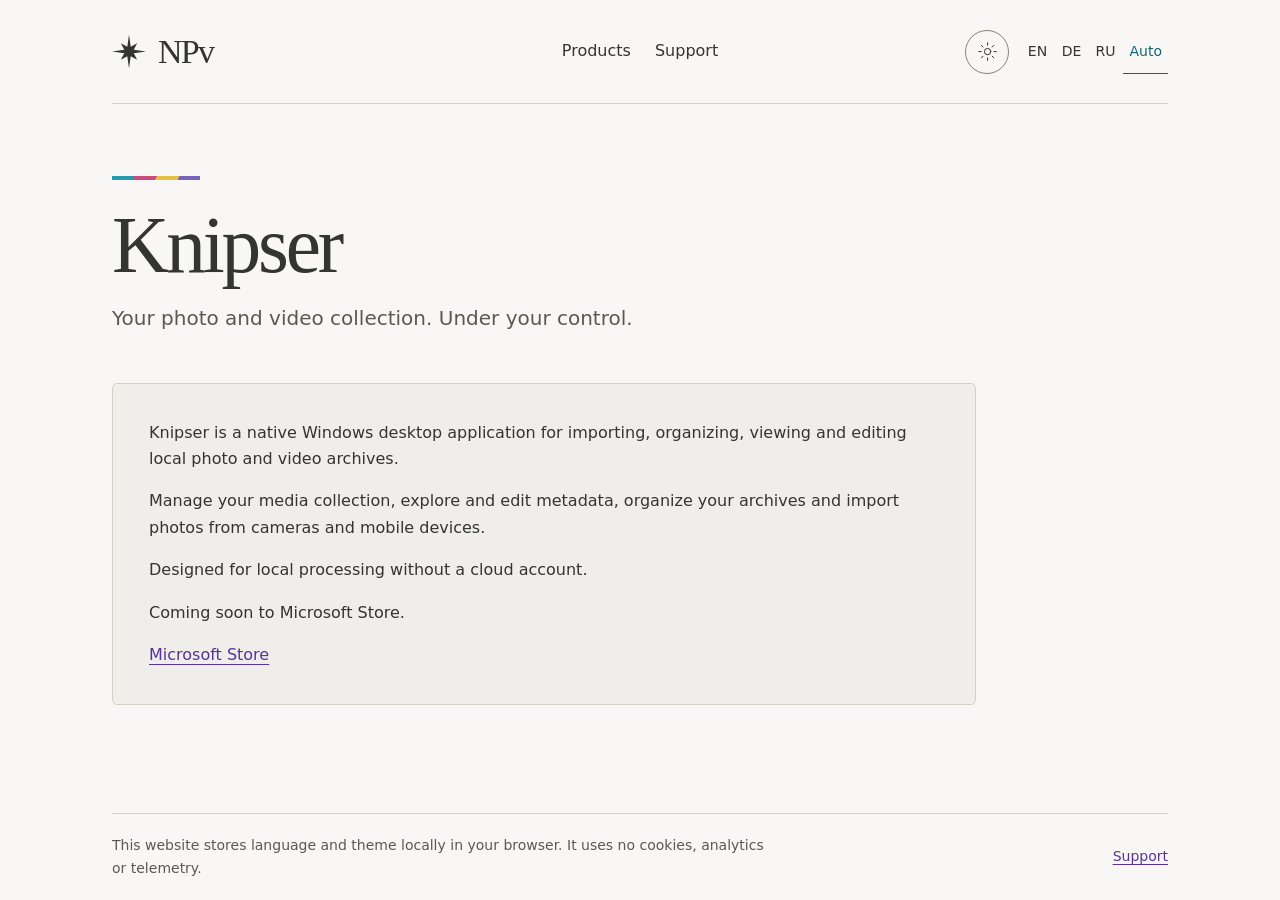
==== products/knipser/index.html @ 448912d4 "..." ====
<!doctype html>
<html lang="en">
<head>
  <meta charset="utf-8">
  <meta name="viewport" content="width=device-width, initial-scale=1">
  <meta name="description" content="Knipser is a native Windows desktop application for organizing local photo and video archives.">
  <title>Knipser · NPv</title>
  <link rel="stylesheet" href="../../styles.css">
  <script src="../../site.js" defer></script>
</head>
<body>
  <a class="skip" href="#content" data-label="skip">Skip to content</a>
  <div class="shell">
    <header class="site-header">
      <a class="brand" href="../../index.html">NPv</a>
      <nav class="site-nav" aria-label="Main navigation" data-aria-label="mainNav">
        <a href="../../index.html#products" data-label="products">Products</a>
        <a href="../../support.html" data-label="support">Support</a>
      </nav>
      <div class="controls">
        <button class="theme-toggle" type="button" aria-label="Theme: System">
          <svg aria-hidden="true" viewBox="0 0 24 24">
            <circle cx="12" cy="12" r="4" />
            <path d="M12 1v3m0 16v3M1 12h3m16 0h3M4.2 4.2l2.1 2.1m11.4 11.4 2.1 2.1M4.2 19.8l2.1-2.1M17.7 6.3l2.1-2.1" />
          </svg>
        </button>
        <div class="language-switch" role="group" aria-label="Language" data-aria-label="language">
          <button type="button" data-locale="en" aria-label="English" lang="en" aria-pressed="false">EN</button>
          <button type="button" data-locale="de" aria-label="Deutsch" lang="de" aria-pressed="false">DE</button>
          <button type="button" data-locale="ru" aria-label="Русский" lang="ru" aria-pressed="false">RU</button>
          <button type="button" data-locale="system" data-label="auto" data-aria-label="systemLanguage" aria-label="System language" aria-pressed="true">Auto</button>
        </div>
      </div>
    </header>
    <main id="content" tabindex="-1">
      <article lang="en" data-language="en">
        <div class="hero">
          <h1>Knipser</h1>
          <p class="intro">Your photo and video collection. Under your control.</p>
        </div>
        <section class="card">
          <p>Knipser is a native Windows desktop application for importing, organizing, viewing and editing local photo and video archives.</p>
          <p>Manage your media collection, explore and edit metadata, organize your archives and import photos from cameras and mobile devices.</p>
          <p>Designed for local processing without a cloud account.</p>
          <p>Coming soon to Microsoft Store.</p>
          <a href="https://apps.microsoft.com/detail/9NK6G59KMMQ6">Microsoft Store</a>
        </section>
      </article>
      <article lang="de" data-language="de" hidden>
        <div class="hero">
          <h1>Knipser</h1>
          <p class="intro">Ihre Foto- und Videosammlung. Unter Ihrer Kontrolle.</p>
        </div>
        <section class="card">
          <p>Knipser ist eine native Desktop-Anwendung für Windows zum Importieren, Organisieren, Ansehen und Bearbeiten lokaler Foto- und Videoarchive.</p>
          <p>Verwalten Sie Ihre Mediensammlung, erkunden und bearbeiten Sie Metadaten, organisieren Sie Ihre Archive und importieren Sie Fotos von Kameras und Mobilgeräten.</p>
          <p>Für die lokale Verarbeitung ohne Cloud-Konto konzipiert.</p>
          <p>Demnächst im Microsoft Store.</p>
          <a href="https://apps.microsoft.com/detail/9NK6G59KMMQ6">Microsoft Store</a>
        </section>
      </article>
      <article lang="ru" data-language="ru" hidden>
        <div class="hero">
          <h1>Knipser</h1>
          <p class="intro">Ваша коллекция фото и видео. Под вашим контролем.</p>
        </div>
        <section class="card">
          <p>Knipser — нативное настольное приложение для Windows для импорта, организации, просмотра и редактирования локальных архивов фото и видео.</p>
          <p>Управляйте медиаколлекцией, просматривайте и редактируйте метаданные, организуйте архивы и импортируйте фотографии с камер и мобильных устройств.</p>
          <p>Приложение рассчитано на локальную обработку без облачной учётной записи.</p>
          <p>Скоро в Microsoft Store.</p>
          <a href="https://apps.microsoft.com/detail/9NK6G59KMMQ6">Microsoft Store</a>
        </section>
      </article>
    </main>
    <footer>
      <p data-label="local">This website stores language and theme locally in your browser. It uses no cookies, analytics or telemetry.</p>
      <a href="../../support.html" data-label="support">Support</a>
    </footer>
  </div>
</body>
</html>
---- styles.css ----
:root {
  color-scheme: light;
  --bg: light-dark(#f8f7f5, #111313);
  --card: light-dark(#efeeeb, #1c1e1e);
  --text: light-dark(#333530, #deddd7);
  --muted: light-dark(#595a52, #bdbbb2);
  --line: light-dark(#d7d2c9, #423e39);
  --control-line: light-dark(#888378, #918b80);
  --accent: light-dark(#583399, #c9b4ff);
  --accent-hover: light-dark(#462375, #dccdff);
  --on-accent: light-dark(#fffdfa, #261843);
  --teal: light-dark(#126772, #7adbe4);
  --wash: light-dark(#f2edfa, #241e34);
  --wash-teal: light-dark(#cfecef, #173e46);
  --wash-pink: light-dark(#f2d9eb, #3b2747);
  --grid: light-dark(#58339928, #c9b4ff30);
  --print-colors: linear-gradient(110deg, #2699ae 0 25%, #c94d7c 25% 50%, #e4bf43 50% 75%, #7664b9 75%);
  --serif: Georgia, serif;
  font: 100%/1.65 system-ui, sans-serif;
}

@media (prefers-color-scheme: dark) {
  :root:not([data-theme="light"]) {
    color-scheme: dark;
  }
}

:root[data-theme="dark"] {
  color-scheme: dark;
}

* { box-sizing: border-box; }
[hidden] { display: none !important; }

body {
  margin: 0;
  background: var(--bg);
  color: var(--text);
}

.shell {
  width: min(72rem, 100%);
  min-height: 100vh;
  margin-inline: auto;
  padding-inline: clamp(1rem, 5vw, 3rem);
  display: flex;
  flex-direction: column;
}

.site-nav, .product-nav, .controls, footer {
  display: flex;
  align-items: center;
  flex-wrap: wrap;
}

.site-header {
  display: grid;
  grid-template-columns: minmax(0, 1fr) auto minmax(0, 1fr);
  align-items: center;
  min-height: 6.5rem;
  gap: 0.5rem 1.5rem;
  padding-block: 0.75rem;
  border-bottom: 1px solid var(--line);
}

.site-nav, .product-nav { gap: 0.25rem 1.5rem; }
.product-nav { margin-block: 1.25rem 0; }
.site-nav a, .product-nav a { padding-block: 0.5rem; }

a {
  color: var(--accent);
  overflow-wrap: anywhere;
  text-underline-offset: 0.24em;
}

a:hover { text-decoration-thickness: 2px; }
.site-nav a, .product-nav a:not([aria-current]) {
  color: var(--text);
  text-decoration: none;
}

.site-nav a:hover, .site-nav a[aria-current], .product-nav a:hover { text-decoration: underline; }
a[aria-current="page"] { font-weight: 700; }

.brand {
  display: inline-flex;
  align-items: center;
  justify-self: start;
  gap: 0.75rem;
  color: var(--text);
  font: clamp(1.5rem, 3.15vw, 2.125rem)/1.1 var(--serif);
  letter-spacing: -0.05em;
  text-decoration: none;
}

.brand::before {
  content: "";
  width: clamp(1.35rem, 2.9vw, 2.125rem);
  aspect-ratio: 1;
  flex: none;
  background: light-dark(#333530, #fff);
  clip-path: polygon(50% 0, 55% 36%, 74% 26%, 64% 45%, 100% 50%, 64% 55%, 74% 74%, 55% 64%, 50% 100%, 45% 64%, 26% 74%, 36% 55%, 0 50%, 36% 45%, 26% 26%, 45% 36%);
}

.controls {
  justify-self: end;
  gap: 0.25rem 0.75rem;
}

.controls button {
  color: var(--text);
  background: transparent;
  cursor: pointer;
}

.theme-toggle {
  display: grid;
  place-items: center;
  width: 2.75rem;
  height: 2.75rem;
  padding: 0;
  border: 1px solid var(--control-line);
  border-radius: 50%;
}

.theme-toggle:hover { background: var(--card); }
.theme-toggle svg {
  width: 1.2rem;
  height: 1.2rem;
  fill: none;
  stroke: currentColor;
  stroke-width: 1.25;
  stroke-linecap: round;
}

.language-switch { display: flex; gap: 0.125rem; }
.language-switch button {
  min-width: 2rem;
  min-height: 2.75rem;
  padding: 0.375rem;
  border: 0;
  border-bottom: 1px solid transparent;
  font: 500 0.875rem/1 system-ui, sans-serif;
}

.language-switch button:hover, .language-switch button[aria-pressed="true"] {
  border-bottom-color: currentColor;
}

.language-switch button[aria-pressed="true"] {
  color: var(--teal);
}

main { flex: 1; }
.hero { padding-block: clamp(2rem, 6vw, 4.5rem) clamp(1.5rem, 5vw, 3rem); }
.hero::before {
  content: "";
  display: block;
  width: 5.5rem;
  height: 0.25rem;
  background: var(--print-colors);
  margin-bottom: 1.25rem;
}

h1, h2 { line-height: 1.14; margin: 0 0 0.7rem; overflow-wrap: anywhere; }
h1, .product-name { font-family: var(--serif); }
h1 { font-size: clamp(2.5rem, 6.2vw, 5.1rem); font-weight: 400; letter-spacing: -0.04em; }
h2 { font-size: 1.25rem; }
.product-name { font-size: clamp(1.75rem, 4vw, 2.75rem); font-weight: 400; }
p { margin: 0 0 1rem; }
p:last-child { margin-bottom: 0; }
.intro { max-width: 54ch; color: var(--muted); font-size: clamp(1.0625rem, 2.4vw, 1.25rem); }

#products { scroll-margin-top: 1rem; margin-top: clamp(1.5rem, 4vw, 3rem); }
#products-heading { font-size: clamp(2rem, 4vw, 3rem); margin-bottom: 1rem; }
.card, .product-card {
  border: 1px solid var(--line);
  border-radius: 0.3125rem;
  background: var(--card);
}

.product-card-illustrated { display: grid; grid-template-columns: 1.35fr 1fr; overflow: hidden; }
.product-card + .product-card { margin-top: 1rem; }
.product-summary, .card { padding: clamp(1.1rem, 4vw, 2.25rem); }
.product-summary > p:not(.category) { max-width: 46ch; color: var(--muted); }
.category { color: var(--accent); font-size: 0.875rem; font-weight: 650; margin-bottom: 0.5rem; }

.button {
  display: inline-block;
  max-width: 100%;
  padding: 0.65rem 0.95rem;
  border-radius: 0.3125rem;
  background: var(--accent);
  color: var(--on-accent);
  text-decoration: none;
  font-weight: 650;
}

.button:hover { background: var(--accent-hover); }
.policy-link { display: block; width: fit-content; margin-top: 0.75rem; }

.route-diagram {
  position: relative;
  min-height: 11rem;
  background:
    radial-gradient(circle, var(--grid) 1.25px, transparent 1.5px) center / 1rem 1rem,
    radial-gradient(ellipse at top right, var(--wash-pink), transparent 68%),
    radial-gradient(ellipse at bottom left, var(--wash-teal), transparent 72%),
    var(--wash);
  border-inline-start: 1px solid var(--line);
}

.route-diagram > div { position: absolute; }
.route-trunk, .route-branch { color: var(--accent); }
.route-trunk { top: 50%; left: 16%; width: 21%; border-top: 2px solid; }
.route-branch { top: 30%; left: 37%; width: 24%; height: 20%; border: 2px solid; border-width: 2px 0 0 2px; border-radius: 0.85rem 0 0; }
.route-direct { top: 50%; color: var(--teal); border-width: 0 0 2px 2px; border-radius: 0 0 0 0.85rem; border-style: dashed; }
.route-origin { top: 50%; left: 16%; width: 1rem; height: 1rem; translate: -50% -50%; border-radius: 50%; background: var(--accent); }
.route-node { left: 60%; translate: 0 -50%; padding: 0.28rem 0.5rem; border-radius: 0.3rem; font: 650 0.8rem/1.4 ui-monospace, monospace; letter-spacing: 0.06em; }
.route-proxy { top: 30%; background: var(--accent); color: var(--on-accent); }
.route-destination { top: 70%; border: 1px solid var(--teal); background: var(--card); color: var(--teal); }

article, .contact { max-width: 54rem; }
article .card + .card { margin-top: 1rem; }
.policy { margin-top: 1.25rem; overflow-wrap: anywhere; }
.policy h1 { font-size: clamp(2rem, 4.5vw, 3.6rem); }
.policy h2 { margin-top: 1.6rem; }
ul { padding-inline-start: 1.4rem; margin-block: 0; }
li + li { margin-top: 0.45rem; }

footer {
  justify-content: space-between;
  gap: 0.5rem 1.5rem;
  margin-top: clamp(2.5rem, 7vw, 5rem);
  padding-block: 1.25rem;
  border-top: 1px solid var(--line);
  color: var(--muted);
  font-size: 0.875rem;
}

footer p { margin: 0; max-width: 75ch; }
:focus-visible { outline: 3px solid var(--accent); outline-offset: 3px; }
.skip { position: absolute; top: 0.5rem; left: 1rem; transform: translateY(-150%); padding: 0.5rem; background: var(--card); z-index: 2; }
.skip:focus { transform: none; }

@media (max-width: 55rem) {
  .site-header { grid-template-columns: minmax(0, 1fr) auto; min-height: auto; }
  .brand { grid-column: 1 / -1; }
}

@media (max-width: 45rem) {
  .product-card-illustrated { grid-template-columns: 1fr; }
  .route-diagram { border-inline-start: 0; border-top: 1px solid var(--line); }
}

@media (max-width: 32rem) {
  .site-header { grid-template-columns: minmax(0, 1fr); }
  .controls { justify-self: start; }
}

@media (forced-colors: active) {
  .brand::before { forced-color-adjust: none; background: CanvasText; }
  .button { border: 1px solid LinkText; }
}
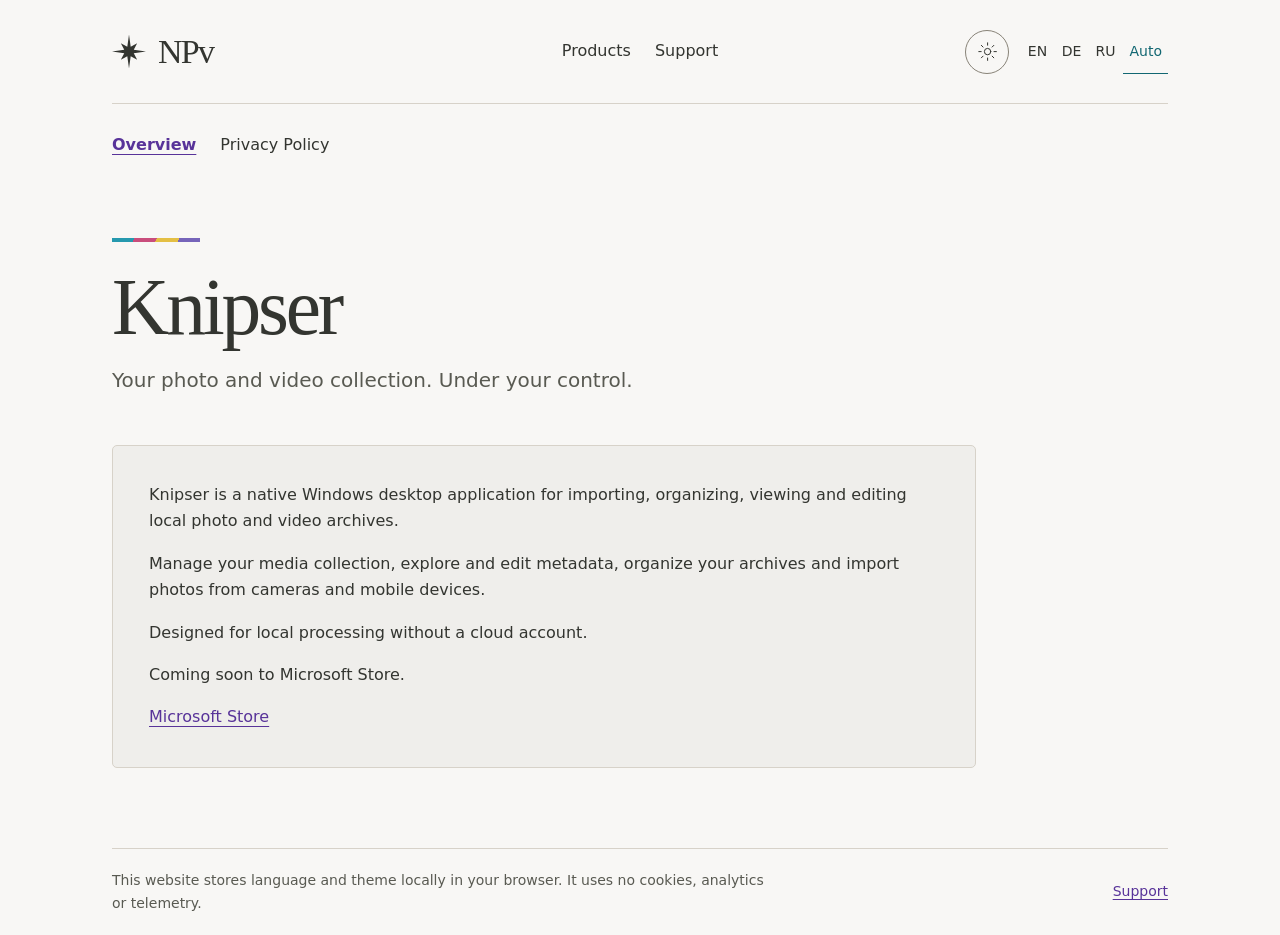
==== commit 7db16477: "..." ====
--- a/products/knipser/index.html
+++ b/products/knipser/index.html
@@ -33,6 +33,10 @@
       </div>
     </header>
     <main id="content" tabindex="-1">
+      <nav class="product-nav" aria-label="Product navigation" data-aria-label="productNav">
+        <a href="index.html" data-label="overview" aria-current="page">Overview</a>
+        <a href="privacy.html" data-label="privacy">Privacy Policy</a>
+      </nav>
       <article lang="en" data-language="en">
         <div class="hero">
           <h1>Knipser</h1>
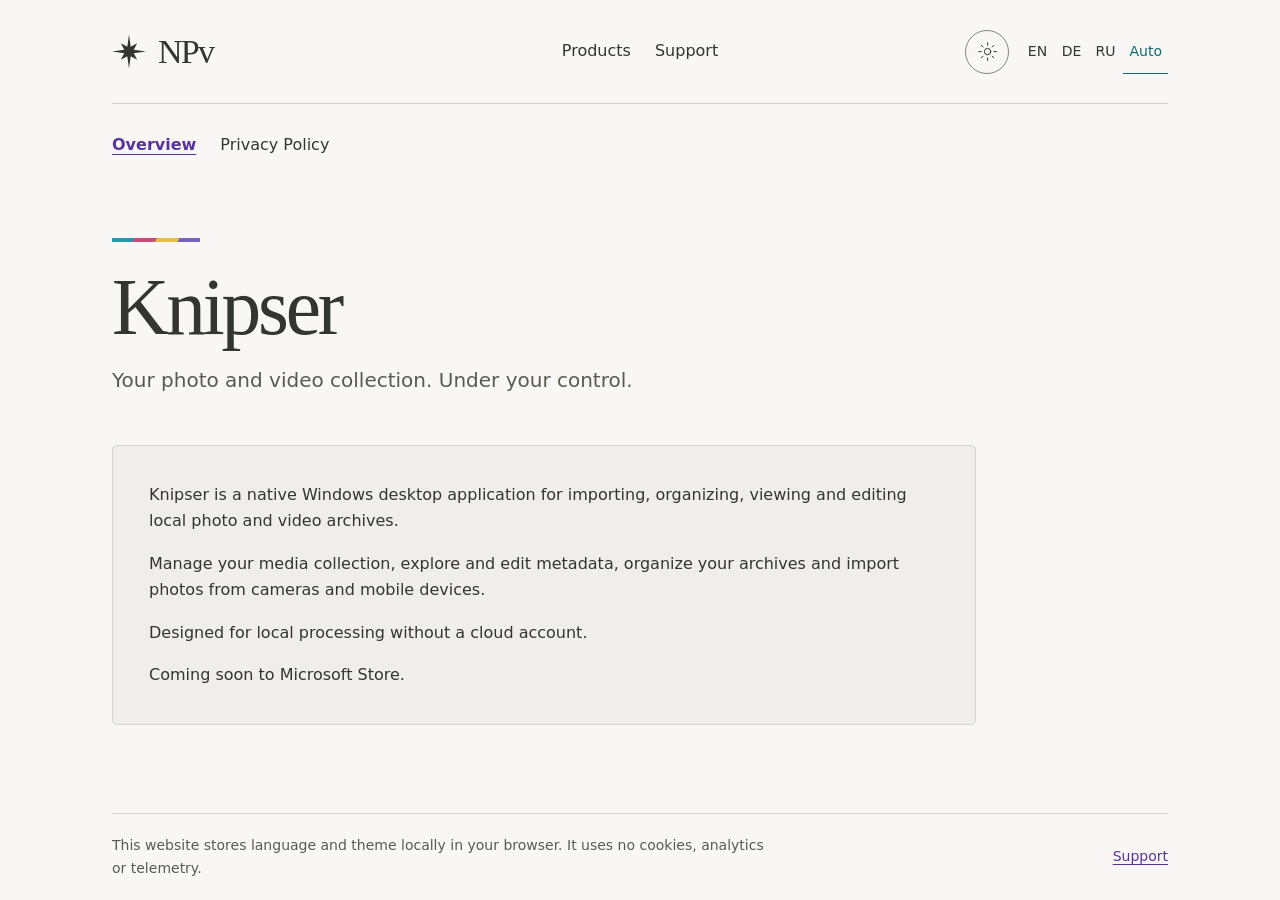
==== commit 074b37d5: "..." ====
--- a/products/knipser/index.html
+++ b/products/knipser/index.html
@@ -47,7 +47,6 @@
           <p>Manage your media collection, explore and edit metadata, organize your archives and import photos from cameras and mobile devices.</p>
           <p>Designed for local processing without a cloud account.</p>
           <p>Coming soon to Microsoft Store.</p>
-          <a href="https://apps.microsoft.com/detail/9NK6G59KMMQ6">Microsoft Store</a>
         </section>
       </article>
       <article lang="de" data-language="de" hidden>
@@ -60,7 +59,6 @@
           <p>Verwalten Sie Ihre Mediensammlung, erkunden und bearbeiten Sie Metadaten, organisieren Sie Ihre Archive und importieren Sie Fotos von Kameras und Mobilgeräten.</p>
           <p>Für die lokale Verarbeitung ohne Cloud-Konto konzipiert.</p>
           <p>Demnächst im Microsoft Store.</p>
-          <a href="https://apps.microsoft.com/detail/9NK6G59KMMQ6">Microsoft Store</a>
         </section>
       </article>
       <article lang="ru" data-language="ru" hidden>
@@ -73,7 +71,6 @@
           <p>Управляйте медиаколлекцией, просматривайте и редактируйте метаданные, организуйте архивы и импортируйте фотографии с камер и мобильных устройств.</p>
           <p>Приложение рассчитано на локальную обработку без облачной учётной записи.</p>
           <p>Скоро в Microsoft Store.</p>
-          <a href="https://apps.microsoft.com/detail/9NK6G59KMMQ6">Microsoft Store</a>
         </section>
       </article>
     </main>
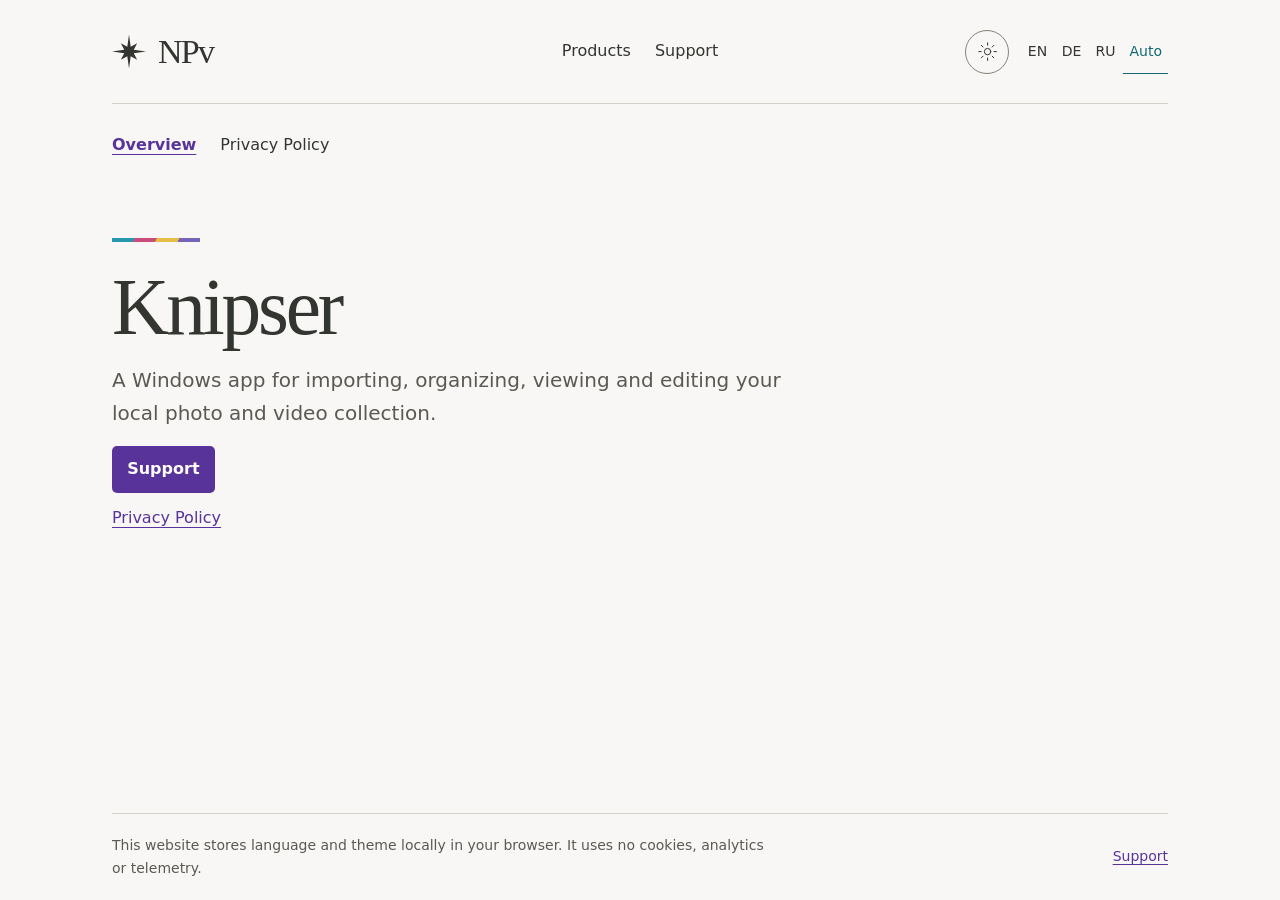
==== commit 101bb208: "..." ====
--- a/products/knipser/index.html
+++ b/products/knipser/index.html
@@ -3,7 +3,7 @@
 <head>
   <meta charset="utf-8">
   <meta name="viewport" content="width=device-width, initial-scale=1">
-  <meta name="description" content="Knipser is a native Windows desktop application for organizing local photo and video archives.">
+  <meta name="description" content="Support and privacy information for Knipser, the Windows app for local photo and video collections.">
   <title>Knipser · NPv</title>
   <link rel="stylesheet" href="../../styles.css">
   <script src="../../site.js" defer></script>
@@ -37,42 +37,12 @@
         <a href="index.html" data-label="overview" aria-current="page">Overview</a>
         <a href="privacy.html" data-label="privacy">Privacy Policy</a>
       </nav>
-      <article lang="en" data-language="en">
-        <div class="hero">
-          <h1>Knipser</h1>
-          <p class="intro">Your photo and video collection. Under your control.</p>
-        </div>
-        <section class="card">
-          <p>Knipser is a native Windows desktop application for importing, organizing, viewing and editing local photo and video archives.</p>
-          <p>Manage your media collection, explore and edit metadata, organize your archives and import photos from cameras and mobile devices.</p>
-          <p>Designed for local processing without a cloud account.</p>
-          <p>Coming soon to Microsoft Store.</p>
-        </section>
-      </article>
-      <article lang="de" data-language="de" hidden>
-        <div class="hero">
-          <h1>Knipser</h1>
-          <p class="intro">Ihre Foto- und Videosammlung. Unter Ihrer Kontrolle.</p>
-        </div>
-        <section class="card">
-          <p>Knipser ist eine native Desktop-Anwendung für Windows zum Importieren, Organisieren, Ansehen und Bearbeiten lokaler Foto- und Videoarchive.</p>
-          <p>Verwalten Sie Ihre Mediensammlung, erkunden und bearbeiten Sie Metadaten, organisieren Sie Ihre Archive und importieren Sie Fotos von Kameras und Mobilgeräten.</p>
-          <p>Für die lokale Verarbeitung ohne Cloud-Konto konzipiert.</p>
-          <p>Demnächst im Microsoft Store.</p>
-        </section>
-      </article>
-      <article lang="ru" data-language="ru" hidden>
-        <div class="hero">
-          <h1>Knipser</h1>
-          <p class="intro">Ваша коллекция фото и видео. Под вашим контролем.</p>
-        </div>
-        <section class="card">
-          <p>Knipser — нативное настольное приложение для Windows для импорта, организации, просмотра и редактирования локальных архивов фото и видео.</p>
-          <p>Управляйте медиаколлекцией, просматривайте и редактируйте метаданные, организуйте архивы и импортируйте фотографии с камер и мобильных устройств.</p>
-          <p>Приложение рассчитано на локальную обработку без облачной учётной записи.</p>
-          <p>Скоро в Microsoft Store.</p>
-        </section>
-      </article>
+      <section class="hero">
+        <h1>Knipser</h1>
+        <p class="intro" data-label="knipserIntro">A Windows app for importing, organizing, viewing and editing your local photo and video collection.</p>
+        <a class="button" href="../../support.html" data-label="support">Support</a>
+        <a class="policy-link" href="privacy.html" data-label="privacy">Privacy Policy</a>
+      </section>
     </main>
     <footer>
       <p data-label="local">This website stores language and theme locally in your browser. It uses no cookies, analytics or telemetry.</p>
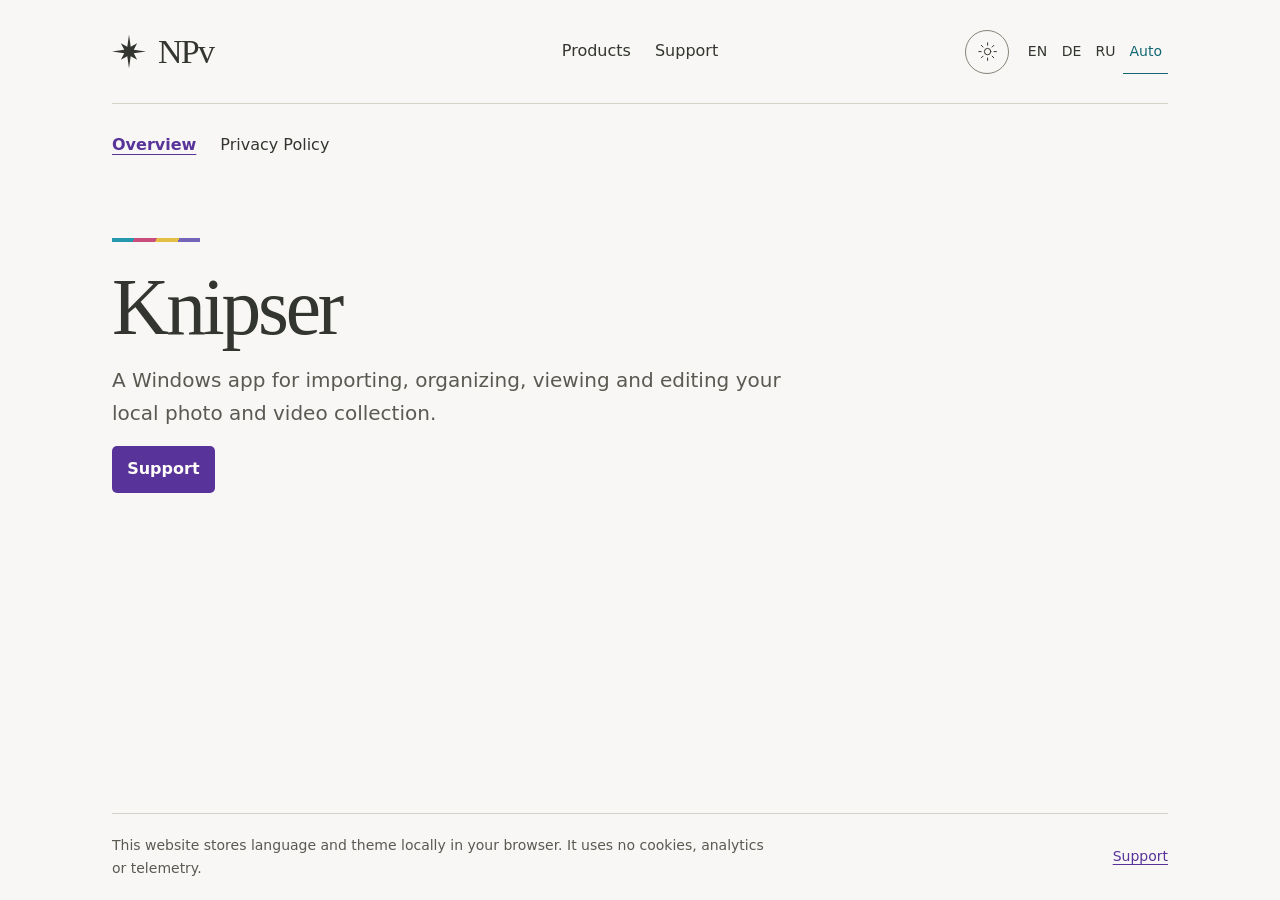
==== commit 2363c135: "..." ====
--- a/products/knipser/index.html
+++ b/products/knipser/index.html
@@ -41,7 +41,6 @@
         <h1>Knipser</h1>
         <p class="intro" data-label="knipserIntro">A Windows app for importing, organizing, viewing and editing your local photo and video collection.</p>
         <a class="button" href="../../support.html" data-label="support">Support</a>
-        <a class="policy-link" href="privacy.html" data-label="privacy">Privacy Policy</a>
       </section>
     </main>
     <footer>
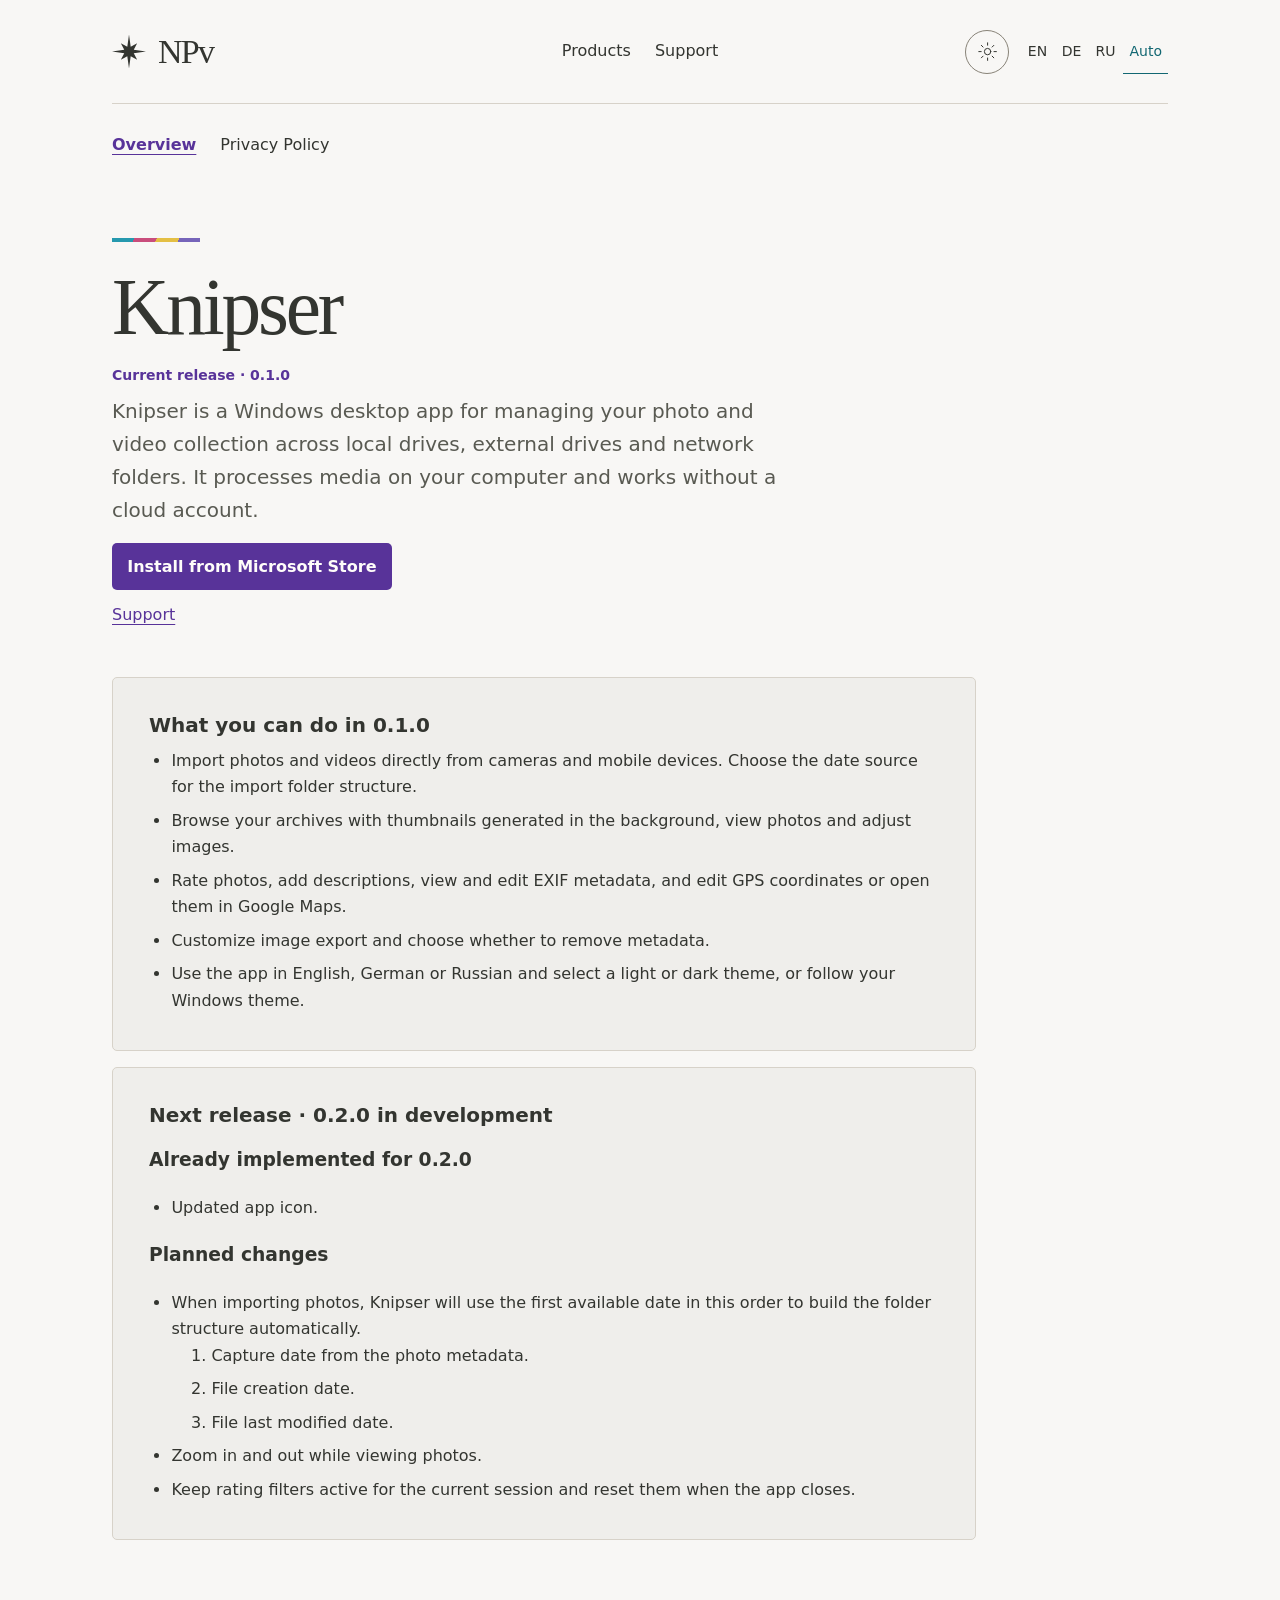
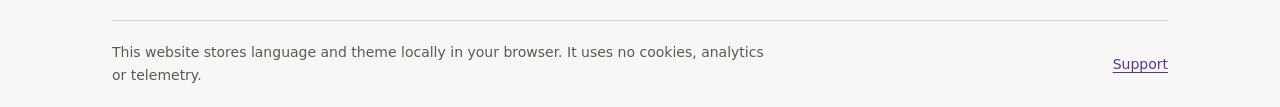
==== commit fd236f89: "Expand the Knipser product page with release details" ====
--- a/products/knipser/index.html
+++ b/products/knipser/index.html
@@ -3,7 +3,7 @@
 <head>
   <meta charset="utf-8">
   <meta name="viewport" content="width=device-width, initial-scale=1">
-  <meta name="description" content="Support and privacy information for Knipser, the Windows app for local photo and video collections.">
+  <meta name="description" content="Explore Knipser, a Windows app for local photo and video archives. Install version 0.1.0 and see what's planned for version 0.2.0.">
   <title>Knipser · NPv</title>
   <link rel="stylesheet" href="../../styles.css">
   <script src="../../site.js" defer></script>
@@ -37,11 +37,120 @@
         <a href="index.html" data-label="overview" aria-current="page">Overview</a>
         <a href="privacy.html" data-label="privacy">Privacy Policy</a>
       </nav>
-      <section class="hero">
-        <h1>Knipser</h1>
-        <p class="intro" data-label="knipserIntro">A Windows app for importing, organizing, viewing and editing your local photo and video collection.</p>
-        <a class="button" href="../../support.html" data-label="support">Support</a>
-      </section>
+      <article lang="en" data-language="en">
+        <div class="hero">
+          <h1>Knipser</h1>
+          <p class="category">Current release · 0.1.0</p>
+          <p class="intro">Knipser is a Windows desktop app for managing your photo and video collection across local drives, external drives and network folders. It processes media on your computer and works without a cloud account.</p>
+          <a class="button" href="https://apps.microsoft.com/detail/9nk6g59kmmq6?hl=en-US&amp;gl=AT">Install from Microsoft Store</a>
+          <a class="policy-link" href="../../support.html" data-label="support">Support</a>
+        </div>
+        <section class="card">
+          <h2>What you can do in 0.1.0</h2>
+          <ul>
+            <li>Import photos and videos directly from cameras and mobile devices. Choose the date source for the import folder structure.</li>
+            <li>Browse your archives with thumbnails generated in the background, view photos and adjust images.</li>
+            <li>Rate photos, add descriptions, view and edit EXIF metadata, and edit GPS coordinates or open them in Google Maps.</li>
+            <li>Customize image export and choose whether to remove metadata.</li>
+            <li>Use the app in English, German or Russian and select a light or dark theme, or follow your Windows theme.</li>
+          </ul>
+        </section>
+        <section class="card">
+          <h2>Next release · 0.2.0 in development</h2>
+          <h3>Already implemented for 0.2.0</h3>
+          <ul>
+            <li>Updated app icon.</li>
+          </ul>
+          <h3>Planned changes</h3>
+          <ul>
+            <li>When importing photos, Knipser will use the first available date in this order to build the folder structure automatically.
+              <ol>
+                <li>Capture date from the photo metadata.</li>
+                <li>File creation date.</li>
+                <li>File last modified date.</li>
+              </ol>
+            </li>
+            <li>Zoom in and out while viewing photos.</li>
+            <li>Keep rating filters active for the current session and reset them when the app closes.</li>
+          </ul>
+        </section>
+      </article>
+      <article lang="de" data-language="de" hidden>
+        <div class="hero">
+          <h1>Knipser</h1>
+          <p class="category">Aktuelle Version · 0.1.0</p>
+          <p class="intro">Knipser ist eine Windows-Desktop-App, mit der Sie Ihre Foto- und Videosammlung auf lokalen Laufwerken, externen Datenträgern und in Netzwerkordnern verwalten können. Die App verarbeitet Ihre Medien auf Ihrem Computer und kommt ohne Cloud-Konto aus.</p>
+          <a class="button" href="https://apps.microsoft.com/detail/9nk6g59kmmq6?hl=en-US&amp;gl=AT">Aus dem Microsoft Store installieren</a>
+          <a class="policy-link" href="../../support.html" data-label="support">Support</a>
+        </div>
+        <section class="card">
+          <h2>Funktionen in Version 0.1.0</h2>
+          <ul>
+            <li>Importieren Sie Fotos und Videos direkt von Kameras und Mobilgeräten. Wählen Sie die Datumsquelle für die Ordnerstruktur beim Import.</li>
+            <li>Blättern Sie mit Vorschaubildern, die im Hintergrund erstellt werden, durch Ihre Archive. Sehen Sie sich Fotos an und nehmen Sie Bildanpassungen vor.</li>
+            <li>Bewerten und beschreiben Sie Fotos, lesen und bearbeiten Sie EXIF-Metadaten und bearbeiten Sie GPS-Koordinaten oder öffnen Sie diese in Google Maps.</li>
+            <li>Passen Sie den Bildexport an und entscheiden Sie, ob Metadaten entfernt werden sollen.</li>
+            <li>Nutzen Sie die App auf Englisch, Deutsch oder Russisch und wählen Sie ein helles oder dunkles Design oder übernehmen Sie die Windows-Einstellung.</li>
+          </ul>
+        </section>
+        <section class="card">
+          <h2>Nächste Version · 0.2.0 in Entwicklung</h2>
+          <h3>Bereits für 0.2.0 umgesetzt</h3>
+          <ul>
+            <li>Das App-Symbol wurde aktualisiert.</li>
+          </ul>
+          <h3>Geplante Änderungen</h3>
+          <ul>
+            <li>Beim Fotoimport verwendet Knipser automatisch das erste verfügbare Datum in dieser Reihenfolge, um die Ordnerstruktur zu erstellen.
+              <ol>
+                <li>Aufnahmedatum aus den Metadaten des Fotos.</li>
+                <li>Erstellungsdatum der Datei.</li>
+                <li>Datum der letzten Dateiänderung.</li>
+              </ol>
+            </li>
+            <li>Fotos beim Ansehen vergrößern und verkleinern.</li>
+            <li>Bewertungsfilter gelten für die laufende Sitzung und werden beim Schließen der App zurückgesetzt.</li>
+          </ul>
+        </section>
+      </article>
+      <article lang="ru" data-language="ru" hidden>
+        <div class="hero">
+          <h1>Knipser</h1>
+          <p class="category">Текущая версия · 0.1.0</p>
+          <p class="intro">Knipser — настольное приложение для Windows, в котором можно управлять коллекцией фото и видео на локальных дисках, внешних накопителях и в сетевых папках. Приложение обрабатывает файлы на вашем компьютере и работает без облачной учётной записи.</p>
+          <a class="button" href="https://apps.microsoft.com/detail/9nk6g59kmmq6?hl=en-US&amp;gl=AT">Установить из Microsoft Store</a>
+          <a class="policy-link" href="../../support.html" data-label="support">Поддержка</a>
+        </div>
+        <section class="card">
+          <h2>Возможности версии 0.1.0</h2>
+          <ul>
+            <li>Импортируйте фото и видео напрямую с камер и мобильных устройств. Выбирайте источник даты для формирования структуры папок при импорте.</li>
+            <li>Просматривайте архивы с миниатюрами, которые создаются в фоновом режиме, открывайте фотографии и корректируйте изображения.</li>
+            <li>Оценивайте и описывайте фотографии, просматривайте и редактируйте метаданные EXIF, меняйте GPS-координаты или открывайте их в Google Maps.</li>
+            <li>Настраивайте экспорт изображений и выбирайте, нужно ли удалять метаданные.</li>
+            <li>Пользуйтесь приложением на английском, немецком или русском языке. Выбирайте светлую или тёмную тему либо используйте настройку Windows.</li>
+          </ul>
+        </section>
+        <section class="card">
+          <h2>Следующий релиз · 0.2.0 в разработке</h2>
+          <h3>Уже реализовано для 0.2.0</h3>
+          <ul>
+            <li>Обновлена иконка приложения.</li>
+          </ul>
+          <h3>Запланированные изменения</h3>
+          <ul>
+            <li>При импорте фотографий Knipser будет автоматически брать первую доступную дату из этого списка, чтобы сформировать структуру папок.
+              <ol>
+                <li>Дата съёмки из метаданных фотографии.</li>
+                <li>Дата создания файла.</li>
+                <li>Дата последнего изменения файла.</li>
+              </ol>
+            </li>
+            <li>Изменение масштаба изображения при просмотре фотографий.</li>
+            <li>Фильтры по рейтингу будут действовать в текущем сеансе и сбрасываться при закрытии приложения.</li>
+          </ul>
+        </section>
+      </article>
     </main>
     <footer>
       <p data-label="local">This website stores language and theme locally in your browser. It uses no cookies, analytics or telemetry.</p>
--- a/styles.css
+++ b/styles.css
@@ -199,7 +199,7 @@
 .button:hover { background: var(--accent-hover); }
 .policy-link { display: block; width: fit-content; margin-top: 0.75rem; }
 
-.route-diagram {
+.product-illustration {
   position: relative;
   min-height: 11rem;
   background:
@@ -220,6 +220,88 @@
 .route-proxy { top: 30%; background: var(--accent); color: var(--on-accent); }
 .route-destination { top: 70%; border: 1px solid var(--teal); background: var(--card); color: var(--teal); }
 
+.photo-diagram { display: grid; place-items: center; }
+.photo-flow {
+  display: grid;
+  grid-template-columns: 3.25rem minmax(1.5rem, 1fr) minmax(0, 7rem);
+  align-items: center;
+  gap: 0.75rem;
+  width: min(84%, 17rem);
+}
+
+.photo-tile {
+  --photo-ink: var(--accent);
+  --photo-paper: var(--wash-pink);
+  position: relative;
+  display: block;
+  aspect-ratio: 4 / 3;
+  overflow: hidden;
+  border: 1px solid var(--photo-ink);
+  border-radius: 0.25rem;
+  background: var(--photo-paper);
+}
+
+.photo-tile::before {
+  content: "";
+  position: absolute;
+  inset: 28% 0 0;
+  background: var(--photo-ink);
+  clip-path: polygon(0 86%, 32% 32%, 49% 57%, 75% 7%, 100% 57%, 100% 100%, 0 100%);
+}
+
+.photo-tile::after {
+  content: "";
+  position: absolute;
+  top: 18%;
+  left: 24%;
+  width: 15%;
+  aspect-ratio: 1;
+  border-radius: 50%;
+  background: var(--photo-ink);
+}
+
+.photo-source {
+  --photo-ink: var(--teal);
+  --photo-paper: var(--wash-teal);
+  rotate: -8deg;
+  box-shadow: -0.25rem 0.32rem var(--card), -0.25rem 0.32rem 0 1px var(--teal);
+}
+
+.photo-connector {
+  position: relative;
+  margin-inline: 0.25rem;
+  border-top: 2px dashed var(--teal);
+}
+
+.photo-connector::after {
+  content: "";
+  position: absolute;
+  right: 0;
+  top: -1px;
+  width: 0.48rem;
+  aspect-ratio: 1;
+  border: solid var(--teal);
+  border-width: 2px 2px 0 0;
+  translate: 0 -50%;
+  rotate: 45deg;
+}
+
+.photo-archive {
+  display: grid;
+  grid-template-columns: repeat(2, minmax(0, 1fr));
+  gap: 0.35rem;
+  padding: 0.45rem;
+  border: 1px solid var(--accent);
+  border-radius: 0.45rem;
+  background: var(--card);
+}
+
+.photo-archive .photo-tile:nth-child(2),
+.photo-archive .photo-tile:nth-child(3) {
+  --photo-ink: var(--teal);
+  --photo-paper: var(--wash-teal);
+}
+
 article, .contact { max-width: 54rem; }
 article .card + .card { margin-top: 1rem; }
 .policy { margin-top: 1.25rem; overflow-wrap: anywhere; }
@@ -250,7 +332,7 @@
 
 @media (max-width: 45rem) {
   .product-card-illustrated { grid-template-columns: 1fr; }
-  .route-diagram { border-inline-start: 0; border-top: 1px solid var(--line); }
+  .product-illustration { border-inline-start: 0; border-top: 1px solid var(--line); }
 }
 
 @media (max-width: 32rem) {
